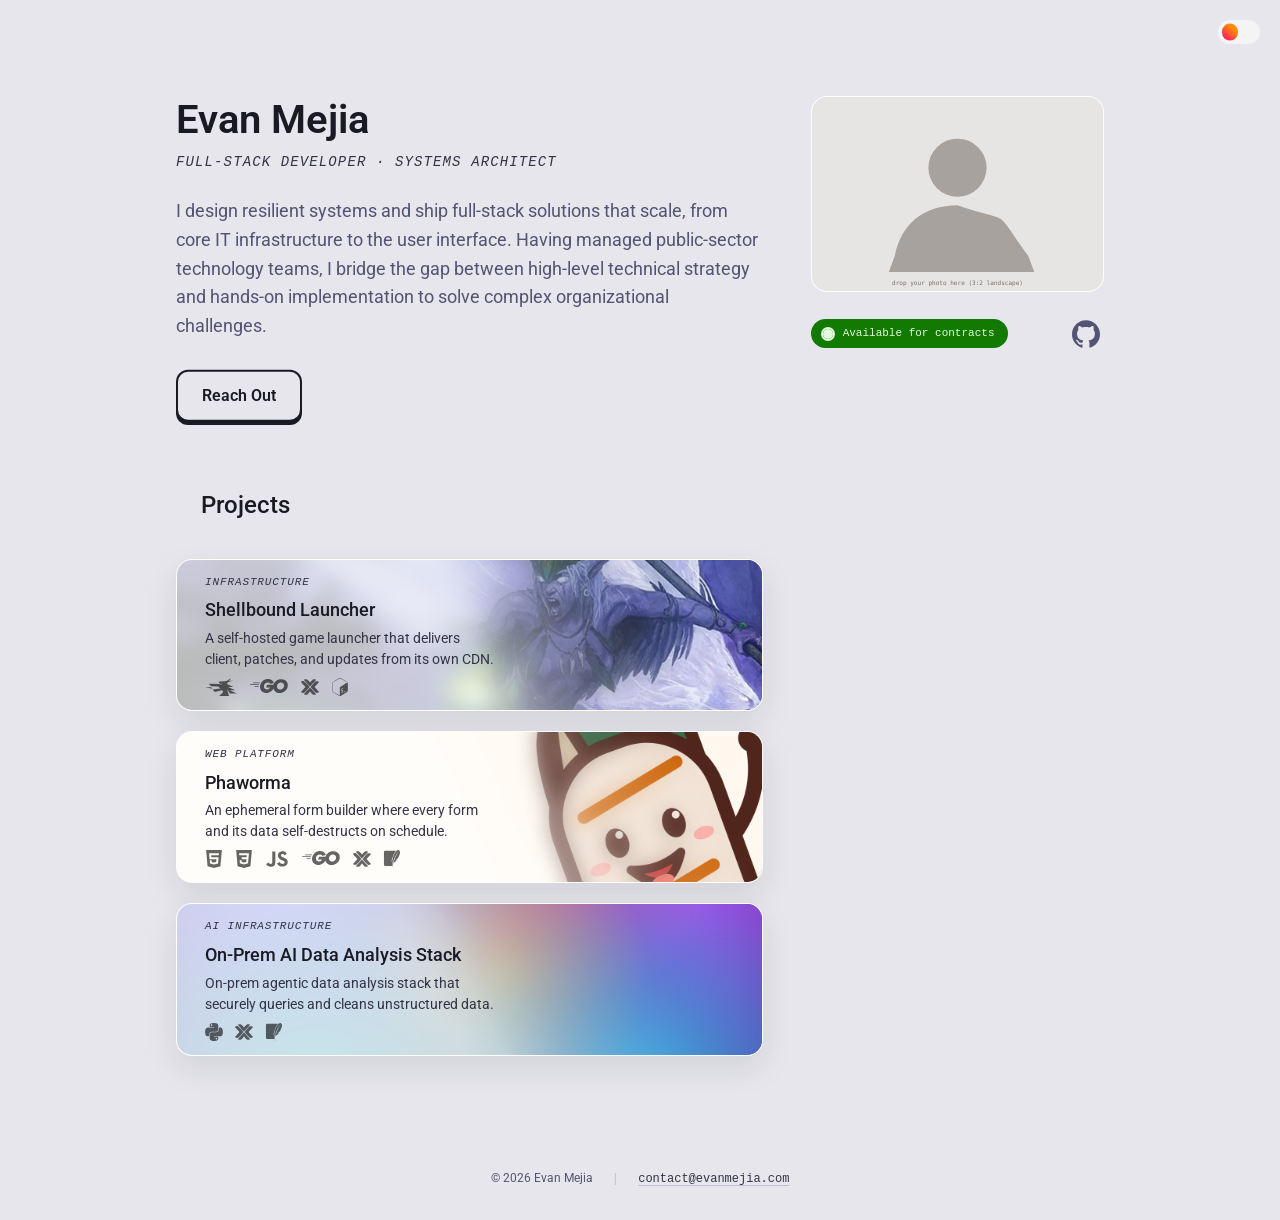
==== index.html @ e4c5f39a "CTA button on projects page, status pill and icon sizing tweaks" ====
<!doctype html>
<html lang="en" data-theme="light">
    <head>
        <meta charset="UTF-8" />
        <meta name="viewport" content="width=device-width, initial-scale=1.0" />
        <title>Evan Mejia — Full-Stack Developer &amp; Systems Architect</title>
        <meta
            name="description"
            content="Full-stack developer &amp; systems architect. Complex technologies mapped into organized, functional solutions — self-hosted platforms, automated infrastructure, and AI workflows."
        />
        <meta property="og:site_name" content="Evan Mejia" />
        <meta property="og:type" content="website" />
        <meta
            property="og:title"
            content="Evan Mejia — Full-Stack Developer &amp; Systems Architect"
        />
        <meta
            property="og:description"
            content="Full-stack developer &amp; systems architect. Complex technologies mapped into organized, functional solutions — self-hosted platforms, automated infrastructure, and AI workflows."
        />
        <meta property="og:url" content="https://www.evanmejia.com/" />
        <meta
            property="og:image"
            content="https://www.evanmejia.com/assets/og-image.png"
        />
        <meta property="og:image:width" content="1200" />
        <meta property="og:image:height" content="800" />
        <meta name="twitter:card" content="summary_large_image" />
        <link rel="icon" type="image/svg+xml" href="assets/favicon.svg" />

        <!-- Set theme before first paint (persisted choice, else system preference) -->
        <script>
            document.documentElement.dataset.theme =
                localStorage.getItem("theme") ||
                (window.matchMedia("(prefers-color-scheme: dark)").matches
                    ? "dark"
                    : "light");
        </script>

        <!-- Roboto (text) + Roboto Mono (accents) via bunny.net, a tracking-free mirror -->
        <link rel="preconnect" href="https://fonts.bunny.net" />
        <link
            href="https://fonts.bunny.net/css?family=roboto:ital,wght@0,400;0,500;0,600;1,400&family=roboto-mono:ital,wght@0,400;0,500;0,700;1,400"
            rel="stylesheet"
        />

        <link rel="stylesheet" href="css/styles.css" />
    </head>

    <body>
        <a class="skip-link" href="#main">Skip to content</a>

        <label class="theme-switch">
            <input type="checkbox" id="theme-toggle" aria-label="Dark mode" />
            <span class="slider"></span>
        </label>

        <div class="page">
            <div class="layout">
                <!-- ================= Main column ================= -->
                <main id="main">
                    <h1>Evan Mejia</h1>
                    <p class="role">Full-Stack Developer · Systems Architect</p>
                    <p class="lead">
                        I design resilient systems and ship full-stack solutions
                        that scale, from core IT infrastructure to the user
                        interface. Having managed public-sector technology
                        teams, I bridge the gap between high-level technical
                        strategy and hands-on implementation to solve complex
                        organizational challenges.
                    </p>
                    <!-- Cal.com popup embed: clicking opens a booking modal
                         with both event types. If the embed script is
                         blocked, the button falls back to a plain link. -->
                    <a
                        class="btn btn--lift"
                        href="https://cal.com/evanmejia"
                        target="_blank"
                        rel="noopener"
                        data-cal-link="evanmejia"
                        data-cal-embed-trigger
                    >
                        <span>Reach Out</span>
                    </a>
                    <script
                        src="https://cal.com/evanmejia/embed/embed.js"
                        data-iframe-src="https://cal.com/evanmejia/embed?calEmbed=1"
                    ></script>

                    <h2 id="projects">
                        <a class="projects-link" href="projects.html"
                            >Projects</a
                        >
                    </h2>
                    <div class="cards">
                        <a
                            class="card card--shellbound"
                            href="projects.html#shellbound-launcher"
                        >
                            <span class="card-meta">Infrastructure</span>
                            <h3>Shellbound Launcher</h3>
                            <p>
                                A self-hosted game launcher that delivers
                                client, patches, and updates from its own CDN.
                            </p>
                            <ul class="card-tech" aria-label="Tech stack">
                                <li>
                                    <img
                                        class="tech-icon tech-icon-wails"
                                        src="assets/icons/wails.svg"
                                        alt="Wails"
                                        width="32"
                                        height="18"
                                        loading="lazy"
                                    />
                                </li>
                                <li>
                                    <img
                                        class="tech-icon tech-icon-go"
                                        src="assets/icons/go.svg"
                                        alt="Go"
                                        width="40"
                                        height="16"
                                        loading="lazy"
                                    />
                                </li>
                                <li>
                                    <img
                                        class="tech-icon"
                                        src="assets/icons/proxmox.svg"
                                        alt="Proxmox"
                                        width="18"
                                        height="18"
                                        loading="lazy"
                                    />
                                </li>
                                <li>
                                    <img
                                        class="tech-icon"
                                        src="assets/icons/bash.svg"
                                        alt="Bash"
                                        width="18"
                                        height="18"
                                        loading="lazy"
                                    />
                                </li>
                            </ul>
                        </a>
                        <a
                            class="card card--phaworma"
                            href="projects.html#phaworma"
                        >
                            <span class="card-meta">Web platform</span>
                            <h3>Phaworma</h3>
                            <p>
                                An ephemeral form builder where every form and
                                its data self-destructs on schedule.
                            </p>
                            <ul class="card-tech" aria-label="Tech stack">
                                <li>
                                    <img
                                        class="tech-icon"
                                        src="assets/icons/html5.svg"
                                        alt="HTML5"
                                        width="18"
                                        height="18"
                                        loading="lazy"
                                    />
                                </li>
                                <li>
                                    <img
                                        class="tech-icon"
                                        src="assets/icons/css.svg"
                                        alt="CSS"
                                        width="18"
                                        height="18"
                                        loading="lazy"
                                    />
                                </li>
                                <li>
                                    <img
                                        class="tech-icon tech-icon-js"
                                        src="assets/icons/javascript.svg"
                                        alt="JavaScript"
                                        width="24"
                                        height="18"
                                        loading="lazy"
                                    />
                                </li>
                                <li>
                                    <img
                                        class="tech-icon tech-icon-go"
                                        src="assets/icons/go.svg"
                                        alt="Go"
                                        width="40"
                                        height="16"
                                        loading="lazy"
                                    />
                                </li>
                                <li>
                                    <img
                                        class="tech-icon"
                                        src="assets/icons/proxmox.svg"
                                        alt="Proxmox"
                                        width="18"
                                        height="18"
                                        loading="lazy"
                                    />
                                </li>
                                <li>
                                    <img
                                        class="tech-icon"
                                        src="assets/icons/sqlite.svg"
                                        alt="SQLite"
                                        width="18"
                                        height="18"
                                        loading="lazy"
                                    />
                                </li>
                            </ul>
                        </a>
                        <a class="card" href="projects.html#ai-data-stack">
                            <span class="card-meta">AI infrastructure</span>
                            <h3>On-Prem AI Data Analysis Stack</h3>
                            <p>
                                On-prem agentic data analysis stack that
                                securely queries and cleans unstructured data.
                            </p>
                            <ul class="card-tech" aria-label="Tech stack">
                                <li>
                                    <img
                                        class="tech-icon"
                                        src="assets/icons/python.svg"
                                        alt="Python"
                                        width="18"
                                        height="18"
                                        loading="lazy"
                                    />
                                </li>
                                <li>
                                    <img
                                        class="tech-icon"
                                        src="assets/icons/proxmox.svg"
                                        alt="Proxmox"
                                        width="18"
                                        height="18"
                                        loading="lazy"
                                    />
                                </li>
                                <li>
                                    <img
                                        class="tech-icon"
                                        src="assets/icons/sqlite.svg"
                                        alt="SQLite"
                                        width="18"
                                        height="18"
                                        loading="lazy"
                                    />
                                </li>
                            </ul>
                        </a>
                    </div>
                </main>

                <!-- ================= Sidebar ================= -->
                <aside class="sidebar">
                    <img
                        class="portrait"
                        src="assets/profile.svg"
                        alt="Portrait of Evan Mejia"
                        width="720"
                        height="480"
                    />
                    <div class="sidebar-row">
                        <span id="status" class="status-pill status-pill--green"
                            >Available for contracts</span
                        >
                        <div class="icon-row" aria-label="Profiles and contact">
                            <a
                                class="icon-link"
                                href="https://github.com/evanmejia"
                                aria-label="GitHub"
                                title="GitHub"
                            >
                                <svg
                                    viewBox="0 0 24 24"
                                    fill="currentColor"
                                    aria-hidden="true"
                                >
                                    <path
                                        d="M12 .297c-6.63 0-12 5.373-12 12 0 5.303 3.438 9.8 8.205 11.385.6.113.82-.258.82-.577 0-.285-.01-1.04-.015-2.04-3.338.724-4.042-1.61-4.042-1.61C4.422 18.07 3.633 17.7 3.633 17.7c-1.087-.744.084-.729.084-.729 1.205.084 1.838 1.236 1.838 1.236 1.07 1.835 2.809 1.305 3.495.998.108-.776.417-1.305.76-1.605-2.665-.3-5.466-1.332-5.466-5.93 0-1.31.465-2.38 1.235-3.22-.135-.303-.54-1.523.105-3.176 0 0 1.005-.322 3.3 1.23.96-.267 1.98-.399 3-.405 1.02.006 2.04.138 3 .405 2.28-1.552 3.285-1.23 3.285-1.23.645 1.653.24 2.873.12 3.176.765.84 1.23 1.91 1.23 3.22 0 4.61-2.805 5.625-5.475 5.92.42.36.81 1.096.81 2.22 0 1.606-.015 2.896-.015 3.286 0 .315.21.69.825.57C20.565 22.092 24 17.592 24 12.297c0-6.627-5.373-12-12-12"
                                    />
                                </svg>
                            </a>
                        </div>
                    </div>
                </aside>
            </div>

            <!-- ================= Footer ================= -->
            <footer class="footer">
                <p>
                    <span class="copyright"
                        >© <span id="year">2026</span> Evan Mejia</span
                    >
                    <span class="footer-sep" aria-hidden="true">|</span>
                    <a href="mailto:contact@evanmejia.com"
                        >contact@evanmejia.com</a
                    >
                </p>
            </footer>
        </div>

        <script src="js/main.js" defer></script>
    </body>
</html>
---- css/styles.css ----
/* ---------- Design tokens ---------- */
:root {
  --font-sans: "Roboto", system-ui, -apple-system, "Segoe UI", sans-serif;
  --font-mono: "Roboto Mono", ui-monospace, "SFMono-Regular", Menlo, monospace;

  --bg: #e6e6ec;
  --bg-card: #ffffff;
  --card-glass: rgba(255, 255, 255, 0.72);
  --card-glass-border: rgba(255, 255, 255, 0.75);
  --card-border-hover: rgba(26, 26, 36, 0.24);
  --card-shadow: 0 12px 32px rgba(26, 26, 36, 0.1);
  --text: #333346;
  --text-heading: #1a1a24;
  --text-muted: #535373;
  --text-soft: #333346;
  --border: #c1c1d2;
  --btn-bg: #1a1a24;
  --btn-bg-hover: #333346;
  --btn-text: #e6e6ec;

  --pill-green-text: #e1f9dc;
  --pill-green-bg: #127a00;
  --pill-yellow-text: #854d0e;
  --pill-yellow-bg: rgba(234, 179, 8, 0.14);
  --pill-red-text: #991b1b;
  --pill-red-bg: rgba(239, 68, 68, 0.12);

  --projects-btn-bg-hover: #d7d7e2;

  color-scheme: light;
}

[data-theme="dark"] {
  --bg: #0e0e12;
  --bg-card: #1a1a24;
  --card-glass: rgba(26, 26, 36, 0.8);
  --card-glass-border: rgba(255, 255, 255, 0.1);
  --card-border-hover: rgba(255, 255, 255, 0.28);
  --card-shadow: none;
  --text: #c1c1d2;
  --text-heading: #e6e6ec;
  --text-muted: #9c9cba;
  --text-soft: #a6a6bf;
  --border: #333346;
  --btn-bg: #e6e6ec;
  --btn-bg-hover: #c1c1d2;
  --btn-text: #1a1a24;

  --pill-green-text: #127a00;
  --pill-green-bg: #e1f9dc;
  --pill-yellow-text: #facc15;
  --pill-yellow-bg: rgba(250, 204, 21, 0.1);
  --pill-red-text: #f87171;
  --pill-red-bg: rgba(248, 113, 113, 0.1);

  --projects-btn-bg-hover: #262633;

  color-scheme: dark;
}

/* ---------- Base ---------- */
* {
  box-sizing: border-box;
}

html {
  scroll-behavior: smooth;
}

body {
  margin: 0;
  background: var(--bg);
  color: var(--text);
  font-family: var(--font-sans);
  font-size: 1rem;
  line-height: 1.5;
  -webkit-font-smoothing: antialiased;
  transition: background-color 0.15s ease, color 0.15s ease;
}

/* ---------- Page frame ---------- */
.page {
  display: flex;
  flex-direction: column;
  max-width: 64rem;
  margin: 0 auto;
  min-height: 100vh;
  min-height: 100svh;
  padding: 6rem 3rem 0;
}

.layout {
  display: grid;
  grid-template-columns: minmax(0, 2fr) minmax(0, 1fr);
  gap: 3rem;
  margin-bottom: 5rem;
}

main > h2:first-child,
.sidebar > h2:first-child {
  margin-top: 0;
}

@media (max-width: 767px) {
  .page {
    padding: 4.5rem 1.5rem 0;
  }
  .layout {
    grid-template-columns: 1fr;
    gap: 3.5rem;
  }
}

/* ---------- Subpage nav (top-right links; scrolls with the page,
   sits left of the fixed theme toggle) ---------- */
.page-nav {
  position: absolute;
  top: 1.25rem;
  left: 50%;
  transform: translateX(-50%);
  height: 2.5rem;
  display: flex;
  align-items: center;
  gap: 1.25rem;
}

.page-nav a {
  font-family: var(--font-mono);
  font-size: 0.875rem;
  color: var(--text-muted);
  text-decoration: none;
  transition: color 0.15s ease;
}

.page-nav a:hover,
.page-nav a.active {
  color: var(--text-heading);
}

/* ---------- Typography ---------- */
h1 {
  margin: 0 0 0.5rem;
  font-family: var(--font-sans);
  font-size: 2.5rem;
  font-weight: 600;
  line-height: 1.2;
  color: var(--text-heading);
}

h2 {
  margin: 3rem 0 1.25rem;
  font-family: var(--font-sans);
  font-size: 1.5rem;
  font-weight: 500;
  line-height: 1.33;
  color: var(--text-heading);
}

p {
  margin: 0 0 1rem;
}

.lead {
  font-size: 1.125rem;
  font-weight: 400;
  line-height: 1.6;
  color: var(--text-muted);
  margin-bottom: 1.75rem;
}

.role {
  margin: 0 0 1.5rem;
  font-family: var(--font-mono);
  font-size: 0.875rem;
  font-style: italic;
  letter-spacing: 0.08em;
  text-transform: uppercase;
  color: var(--text-soft);
}

/* ---------- Status pill (index.html sidebar; state driven by
   status.json, which tools/update-status.mjs rewrites from
   cal.com bookings) ---------- */
.status-pill {
  position: relative;
  display: inline-flex;
  align-items: center;
  gap: 0.5rem;
  padding: 0.375rem 0.875rem 0.375rem 0.625rem;
  border-radius: 999px;
  font-family: var(--font-mono);
  font-size: 0.6875rem;
  font-weight: 500;
  line-height: 1.5;
  white-space: nowrap;
}

/* Pulsing status indicator (uiverse.io/Zain-Muhammad/plastic-gecko-7,
   MIT). */
.status-pill::before {
  box-sizing: border-box;
  content: "";
  width: 14px;
  height: 14px;
  flex: none;
  border: 2px solid currentColor;
  border-radius: 50%;
  animation: status-ring 2s ease-in-out infinite;
}

.status-pill::after {
  content: "";
  position: absolute;
  left: calc(0.625rem + 2px);
  top: 50%;
  width: 10px;
  height: 10px;
  margin-top: -5px;
  border-radius: 50%;
  background: currentColor;
  animation: status-dot 2s ease-in-out infinite;
}

@keyframes status-ring {
  0%,
  100% {
    transform: scale(1);
    opacity: 1;
  }
  50% {
    transform: scale(1.5);
    opacity: 0.5;
  }
}

@keyframes status-dot {
  0%,
  100% {
    transform: scale(1);
  }
  50% {
    transform: scale(0);
  }
}

.status-pill--green {
  color: var(--pill-green-text);
  background: var(--pill-green-bg);
}

.status-pill--yellow {
  color: var(--pill-yellow-text);
  background: var(--pill-yellow-bg);
}

.status-pill--red {
  color: var(--pill-red-text);
  background: var(--pill-red-bg);
}

a {
  color: var(--text-soft);
  text-decoration: underline;
  text-decoration-color: var(--border);
  text-underline-offset: 3px;
  transition: color 0.15s ease, text-decoration-color 0.15s ease;
}

a:hover {
  color: var(--text-heading);
  text-decoration-color: currentColor;
}

/* ---------- Button ---------- */
.btn {
  display: inline-block;
  margin-top: 0.25rem;
  padding: 0.5rem 1rem;
  border: none;
  border-radius: 0.375rem;
  background: var(--btn-bg);
  color: var(--btn-text);
  font-family: var(--font-sans);
  font-size: 1rem;
  font-weight: 500;
  text-decoration: none;
  cursor: pointer;
  transition: background-color 0.15s ease;
}

.btn:hover {
  background: var(--btn-bg-hover);
  color: var(--btn-text);
  text-decoration: none;
}

/* ---------- Lifted CTA ----------
   "Let's talk" button adapted from uiverse.io/Voxybuns,
   "lucky-fireant-71" (MIT). */
.btn--lift {
  border-radius: 0.75rem;
  padding: 0;
  font-weight: 600;
}

.btn--lift > span {
  display: block;
  border: 2px solid var(--btn-bg);
  border-radius: 0.75rem;
  padding: 0.75em 1.5em;
  background: var(--btn-text);
  color: var(--btn-bg);
  transform: translateY(-0.2em);
  transition: transform 0.15s ease;
}

.btn--lift:hover {
  background: var(--btn-bg);
}

.btn--lift:hover > span {
  transform: translateY(-0.33em);
}

.btn--lift:active > span {
  transform: translateY(0);
}

.btn--lift:focus-visible {
  outline: 2px solid var(--text-heading);
  outline-offset: 2px;
}

/* ---------- Projects heading button (index.html) ---------- */
.projects-link {
  display: block;
  width: 100%;
  padding: 1rem 1.5rem;
  border: 1px solid transparent;
  border-radius: 1rem;
  background: transparent;
  color: inherit;
  text-decoration: none;
  transition: background-color 0.15s ease, border-color 0.15s ease;
}

.projects-link:hover,
.projects-link:focus-visible {
  background: var(--projects-btn-bg-hover);
  border-color: var(--card-border-hover);
}

.projects-link:focus-visible {
  outline: 2px solid var(--text-heading);
  outline-offset: 3px;
}

/* ---------- Work cards ----------
   Glass effect adapted from uiverse.io/SteveBloX,
   "dangerous-warthog-85" (MIT). */
.cards {
  display: grid;
  gap: 1.25rem;
}

.card {
  position: relative;
  display: flex;
  flex-direction: column;
  padding: 0.875rem 1.75rem;
  border: 1px solid var(--card-glass-border);
  border-radius: 1rem;
  background: var(--card-glass);
  color: inherit;
  text-decoration: none;
  box-shadow: var(--card-shadow);
  isolation: isolate;
  overflow: hidden;
  transition: transform 0.5s ease, border-color 0.5s ease;
}

.card::before {
  content: "";
  position: absolute;
  inset: -1.25rem;
  z-index: -1;
  background:
    linear-gradient(65deg, var(--card-glass) 0 45%, transparent 80%),
    url("../assets/work-bg.svg") center / cover no-repeat;
  filter: blur(10px);
}

.card::after {
  content: "";
  position: absolute;
  inset: -1.25rem;
  z-index: -1;
  background: url("../assets/work-bg.svg") center / cover no-repeat;
  -webkit-mask-image: linear-gradient(65deg, transparent 50%, #000 85%);
  mask-image: linear-gradient(65deg, transparent 50%, #000 85%);
}

.card--shellbound::before {
  background-image: linear-gradient(65deg, var(--card-glass) 0 45%, transparent 80%), url("../assets/shellbound-bg.webp");
}

.card--shellbound::after {
  background-image: url("../assets/shellbound-bg.webp");
}

.card--phaworma::before {
  background-image: linear-gradient(65deg, var(--card-glass) 0 45%, transparent 80%), url("../assets/phaworma-bg.png");
}

.card--phaworma::after {
  background-image: url("../assets/phaworma-bg.png");
}

.card:hover {
  border-color: var(--card-border-hover);
  transform: scale(1.02);
  color: inherit;
  text-decoration: none;
}

.card:active {
  transform: scale(0.98);
}

.card:focus-visible {
  outline: 2px solid var(--text-heading);
  outline-offset: 3px;
}

.card-meta {
  display: block;
  margin-bottom: 0.5rem;
  font-family: var(--font-mono);
  font-size: 0.6875rem;
  font-style: italic;
  letter-spacing: 0.08em;
  text-transform: uppercase;
  color: var(--text-muted);
}


.card .card-meta {
  color: var(--text-soft);
}

.card h3 {
  margin: 0 0 0.4rem;
  font-family: var(--font-sans);
  font-size: 1.125rem;
  font-weight: 500;
  line-height: 1.3;
  color: var(--text-heading);
}

.card p {
  margin: 0 0 0.5rem;
  font-size: 0.875rem;
  color: var(--text-soft);
}

/* Keep the text to about half the card so it doesn't overlap the art
   that shows through on the right */
.card .card-meta,
.card h3,
.card p {
  max-width: 55%;
}

/* Mono tech-stack icons (assets/icons) */
.card-tech {
  display: flex;
  flex-wrap: wrap;
  gap: 0.75rem;
  margin: 0;
  margin-top: auto;
  padding: 0;
  list-style: none;
}

.tech-icon {
  display: block;
  width: 1.125rem;
  height: 1.125rem;
}

/* Go cropped viewBox: match height to the
   other glyphs. */
.tech-icon-go {
  width: 2.5rem;
  height: 1rem;
}

/* JS wordmark cropped to the letters */
.tech-icon-js {
  width: 1.5rem;
  height: 1.125rem;
}


.tech-icon-wails {
  width: 2rem;
  height: 1.125rem;
}

[data-theme="light"] .tech-icon {
  filter: brightness(0) opacity(0.6);
}

/* ---------- Sidebar ---------- */
.sidebar {
  position: sticky;
  top: 4.5rem;
  align-self: start;
}

.portrait {
  display: block;
  width: 100%;
  height: auto;
  aspect-ratio: 3 / 2;
  object-fit: cover;
  margin: 0 0 1.5rem;
  border: 1px solid var(--card-glass-border);
  border-radius: 1rem;
  background: var(--card-glass);
}

.sidebar-row {
  display: flex;
  align-items: center;
  justify-content: space-between;
  gap: 0.75rem;
}

.icon-row {
  display: flex;
  gap: 1rem;
}

.icon-link {
  display: inline-flex;
  padding: 0.25rem;
  color: var(--text-muted);
  transition: color 0.15s ease;
}

.icon-link:hover {
  color: var(--text-heading);
}

/* Match the status-pill's height (~28.5px: 11px line box + 12px padding) */
.icon-link svg {
  width: 1.75rem;
  height: 1.75rem;
}

/* ---------- Theme switch ----------
   Sun/moon slider adapted from uiverse.io/satyamchaudharydev,
   "shy-earwig-18" (MIT). */
.theme-switch {
  --width-of-switch: 2.625em;
  --height-of-switch: 1.5em;
  --size-of-icon: 1.05em;
  --slider-offset: 0.225em;
  position: fixed;
  top: 1.25rem;
  right: 1.25rem;
  z-index: 50;
  display: block;
  width: var(--width-of-switch);
  height: var(--height-of-switch);
}

.theme-switch input {
  opacity: 0;
  width: 0;
  height: 0;
}

.theme-switch .slider {
  position: absolute;
  inset: 0;
  cursor: pointer;
  background-color: #f4f4f5;
  transition: 0.4s;
  border-radius: 30px;
}

.theme-switch .slider:before {
  position: absolute;
  content: "";
  height: var(--size-of-icon);
  width: var(--size-of-icon);
  left: var(--slider-offset);
  top: 50%;
  transform: translateY(-50%);
  background: linear-gradient(40deg, #ff0080, #ff8c00 70%);
  transition: 0.4s;
  border-radius: 30px;
}

.theme-switch input:checked + .slider {
  background-color: #303136;
}

.theme-switch input:checked + .slider:before {
  left: calc(100% - (var(--size-of-icon) + var(--slider-offset)));
  background: #303136;
  box-shadow: inset -3px -2px 5px -2px #8983f7, inset -10px -4px 0 0 #a3dafb;
}

/* The input is visually hidden, visible focus ring */
.theme-switch input:focus-visible + .slider {
  outline: 2px solid var(--text-heading);
  outline-offset: 2px;
}

/* ---------- Projects page ---------- */
.prose-col {
  max-width: 40rem;
  margin-bottom: 5rem;
}

.prose-col h1 {
  margin-bottom: 1rem;
}

.prose-col > .lead {
  margin-bottom: 3.5rem;
}

.projects {
  display: grid;
  gap: 4rem;
}

.project {
  scroll-margin-top: 4.5rem;
}

.project h2 {
  margin: 0 0 0.75rem;
  font-size: 1.75rem;
}

.tagline {
  margin: 0 0 1rem;
  color: var(--text-muted);
}

.pills {
  display: flex;
  flex-wrap: wrap;
  gap: 0.5rem;
  margin: 0 0 1.5rem;
  padding: 0;
  list-style: none;
}

.pill {
  padding: 0.2rem 0.7rem;
  border: 1px solid var(--border);
  border-radius: 999px;
  background: var(--bg-card);
  font-family: var(--font-mono);
  font-size: 0.75rem;
  color: var(--text-soft);
}

/* ---------- CTA (bottom of projects page) ---------- */
.cta {
  margin-top: 4rem;
  padding: 1.5rem 1.75rem;
  border: 1px solid var(--border);
  border-radius: 1rem;
  background: var(--bg-card);
  text-align: center;
}

.cta h2 {
  margin: 0 0 0.75rem;
  font-size: 1.25rem;
}

/* ---------- Footer ---------- */
.footer {
  margin-top: auto;
  padding-bottom: 2rem;
  font-family: var(--font-mono);
  font-size: 0.75rem;
  line-height: 1.7;
  color: var(--text-muted);
  text-align: center;
}

.footer p {
  margin: 2rem 0 0;
}

.footer-sep {
  margin: 0 0.75rem;
  color: var(--border);
}

.copyright {
  font-family: var(--font-sans);
}

/* ---------- Accessibility ---------- */
.skip-link {
  position: fixed;
  top: 1rem;
  left: 1rem;
  z-index: 100;
  transform: translateY(-300%);
  padding: 0.5rem 1rem;
  border-radius: 0.375rem;
  background: var(--btn-bg);
  color: var(--btn-text);
  font-family: var(--font-sans);
  font-size: 0.875rem;
  text-decoration: none;
}

.skip-link:focus {
  transform: none;
}

@media (prefers-reduced-motion: reduce) {
  html {
    scroll-behavior: auto;
  }
  *,
  *::before,
  *::after {
    transition-duration: 0.01ms !important;
    animation-duration: 0.01ms !important;
    animation-iteration-count: 1 !important;
  }
  .card:hover,
  .card:active {
    transform: none;
  }
  .btn--lift:hover > span,
  .btn--lift:active > span {
    transform: translateY(-0.2em);
  }
}
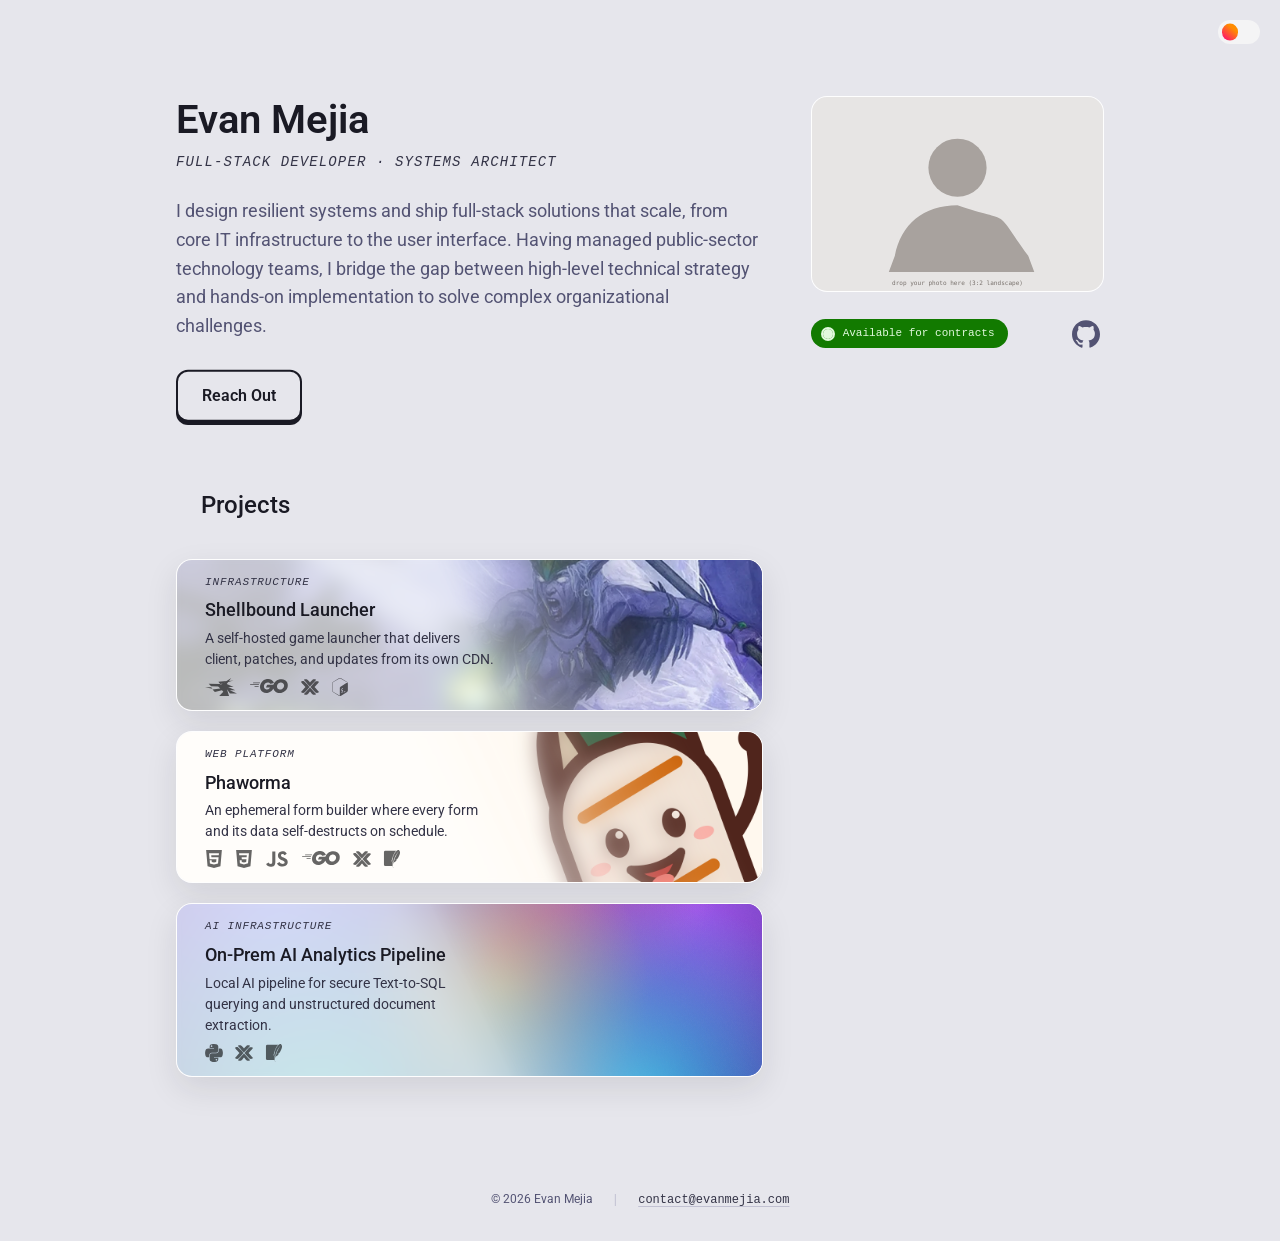
==== commit 8a3bfd28: "project card description edit" ====
--- a/index.html
+++ b/index.html
@@ -221,10 +221,10 @@
                         </a>
                         <a class="card" href="projects.html#ai-data-stack">
                             <span class="card-meta">AI infrastructure</span>
-                            <h3>On-Prem AI Data Analysis Stack</h3>
+                            <h3>On-Prem AI Analytics Pipeline</h3>
                             <p>
-                                On-prem agentic data analysis stack that
-                                securely queries and cleans unstructured data.
+                                Local AI pipeline for secure Text-to-SQL
+                                querying and unstructured document extraction.
                             </p>
                             <ul class="card-tech" aria-label="Tech stack">
                                 <li>
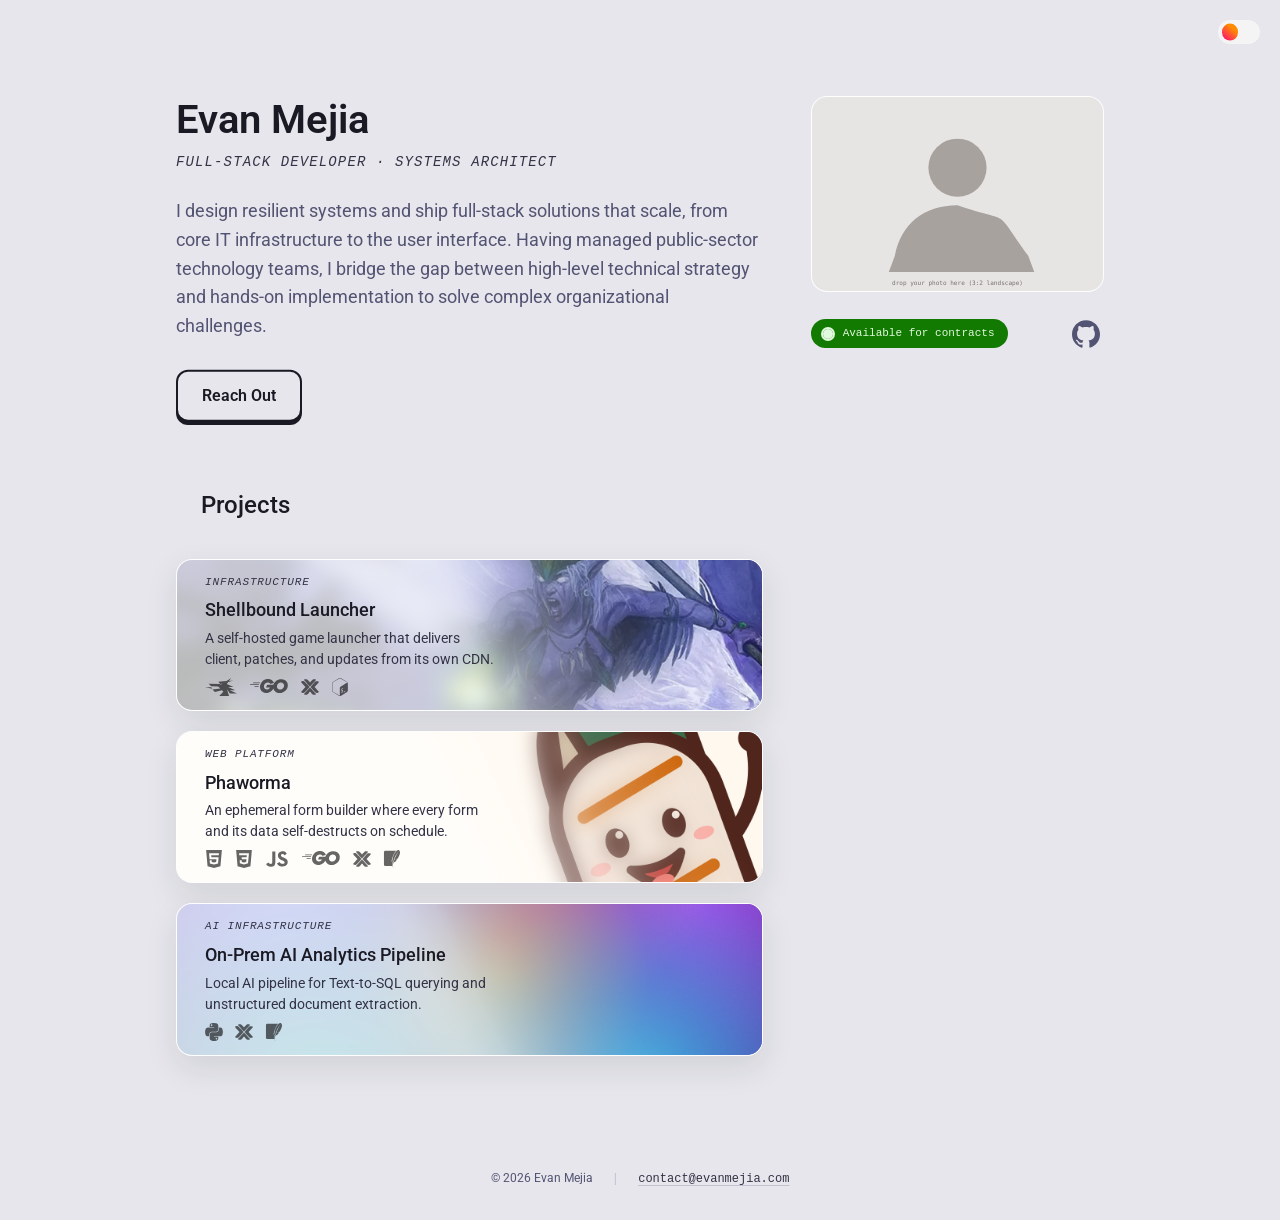
==== commit 460427a9: "alignment fix" ====
--- a/index.html
+++ b/index.html
@@ -223,8 +223,8 @@
                             <span class="card-meta">AI infrastructure</span>
                             <h3>On-Prem AI Analytics Pipeline</h3>
                             <p>
-                                Local AI pipeline for secure Text-to-SQL
-                                querying and unstructured document extraction.
+                                Local AI pipeline for Text-to-SQL querying and
+                                unstructured document extraction.
                             </p>
                             <ul class="card-tech" aria-label="Tech stack">
                                 <li>
--- a/css/styles.css
+++ b/css/styles.css
@@ -623,7 +623,7 @@
 /* ---------- Projects page ---------- */
 .prose-col {
   max-width: 40rem;
-  margin-bottom: 5rem;
+  margin: 0 auto 5rem;
 }
 
 .prose-col h1 {
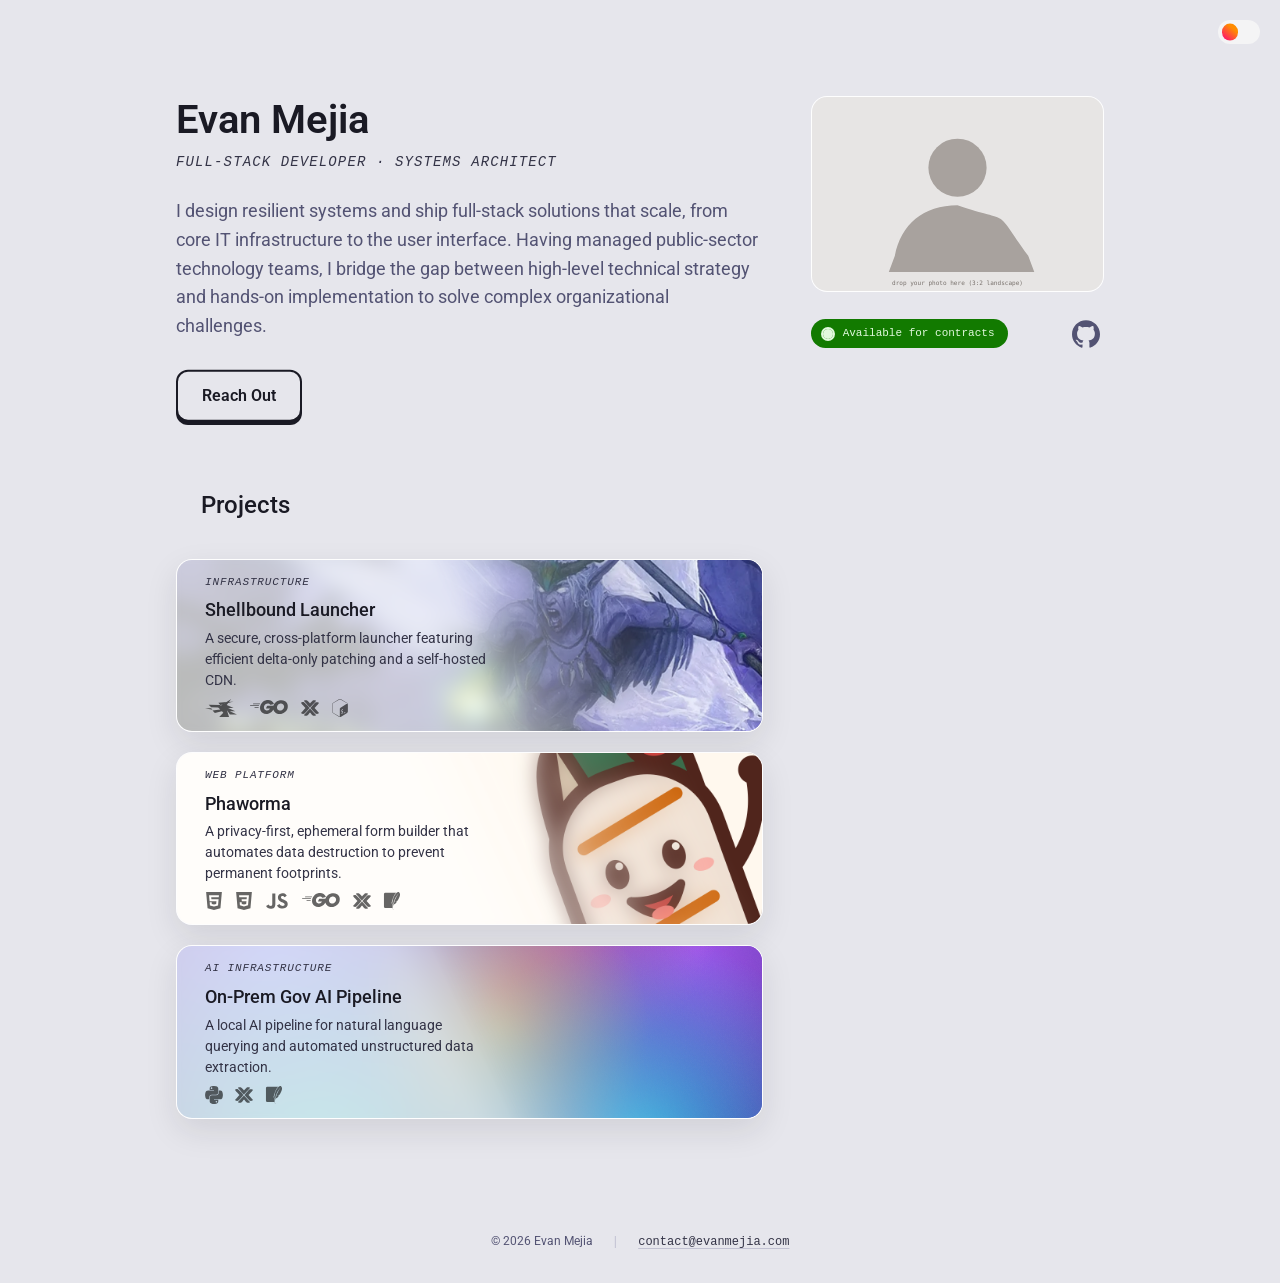
==== commit 5558daa7: "Card title edits" ====
--- a/index.html
+++ b/index.html
@@ -100,8 +100,9 @@
                             <span class="card-meta">Infrastructure</span>
                             <h3>Shellbound Launcher</h3>
                             <p>
-                                A self-hosted game launcher that delivers
-                                client, patches, and updates from its own CDN.
+                                A secure, cross-platform launcher featuring
+                                efficient delta-only patching and a self-hosted
+                                CDN.
                             </p>
                             <ul class="card-tech" aria-label="Tech stack">
                                 <li>
@@ -153,8 +154,9 @@
                             <span class="card-meta">Web platform</span>
                             <h3>Phaworma</h3>
                             <p>
-                                An ephemeral form builder where every form and
-                                its data self-destructs on schedule.
+                                A privacy-first, ephemeral form builder that
+                                automates data destruction to prevent permanent
+                                footprints.
                             </p>
                             <ul class="card-tech" aria-label="Tech stack">
                                 <li>
@@ -221,10 +223,11 @@
                         </a>
                         <a class="card" href="projects.html#ai-data-stack">
                             <span class="card-meta">AI infrastructure</span>
-                            <h3>On-Prem AI Analytics Pipeline</h3>
+                            <h3>On-Prem Gov AI Pipeline</h3>
                             <p>
-                                Local AI pipeline for Text-to-SQL querying and
-                                unstructured document extraction.
+                                A local AI pipeline for natural language
+                                querying and automated unstructured data
+                                extraction.
                             </p>
                             <ul class="card-tech" aria-label="Tech stack">
                                 <li>
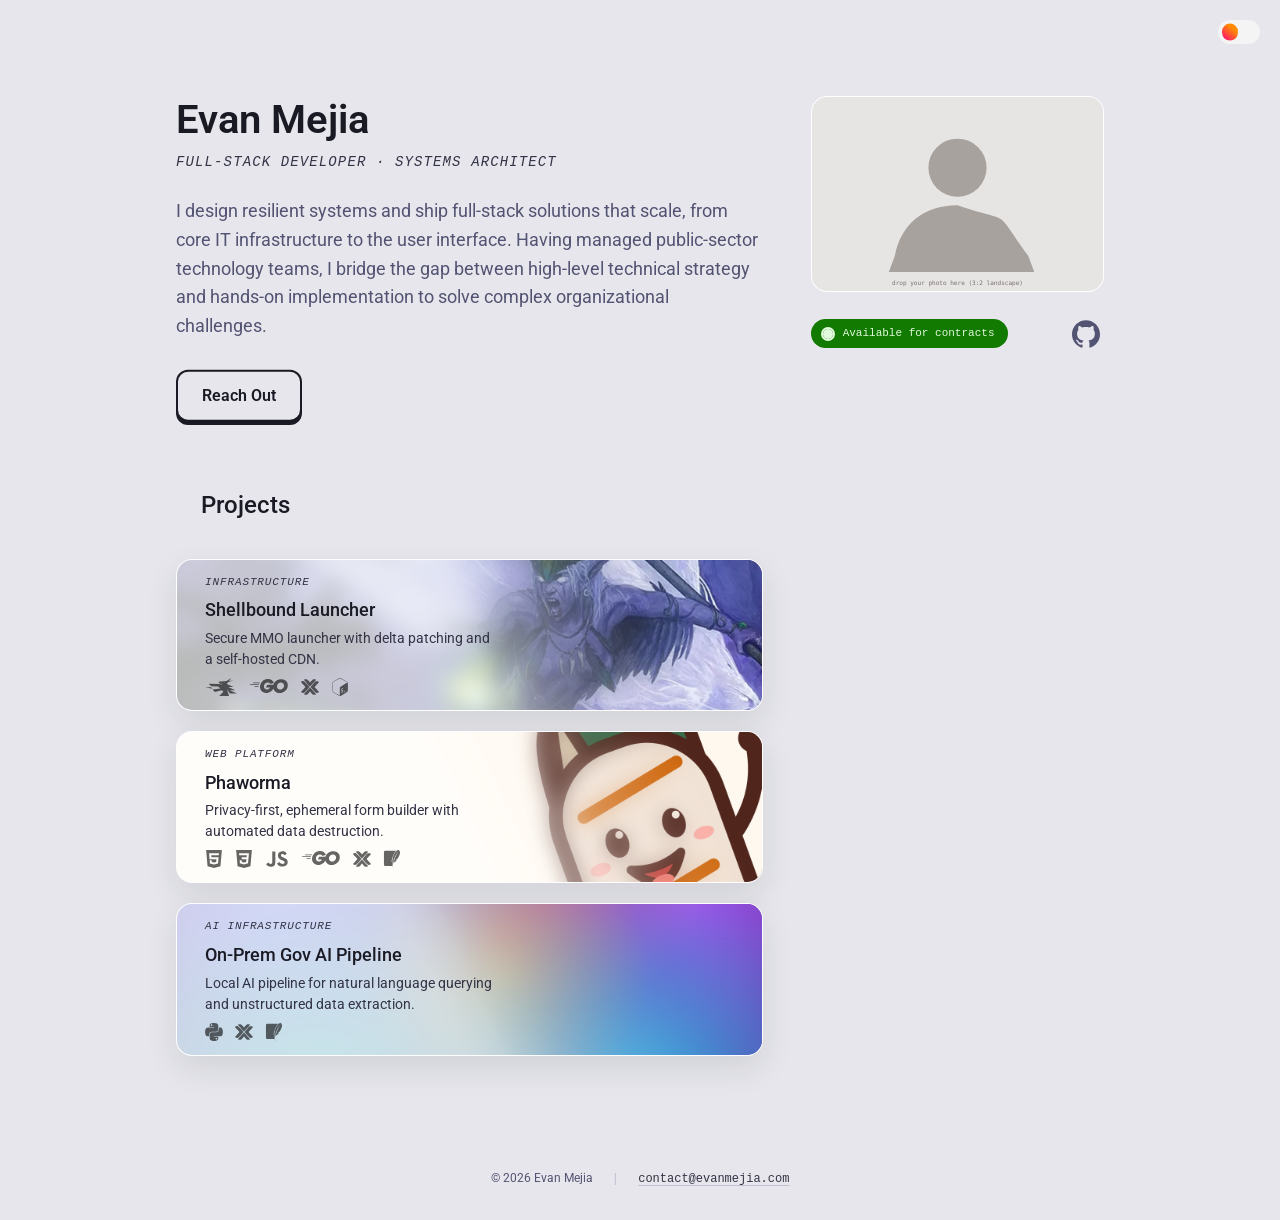
==== commit cee4fa79: "project card description edits" ====
--- a/index.html
+++ b/index.html
@@ -100,9 +100,8 @@
                             <span class="card-meta">Infrastructure</span>
                             <h3>Shellbound Launcher</h3>
                             <p>
-                                A secure, cross-platform launcher featuring
-                                efficient delta-only patching and a self-hosted
-                                CDN.
+                                Secure MMO launcher with delta patching and a
+                                self-hosted CDN.
                             </p>
                             <ul class="card-tech" aria-label="Tech stack">
                                 <li>
@@ -154,9 +153,8 @@
                             <span class="card-meta">Web platform</span>
                             <h3>Phaworma</h3>
                             <p>
-                                A privacy-first, ephemeral form builder that
-                                automates data destruction to prevent permanent
-                                footprints.
+                                Privacy-first, ephemeral form builder with
+                                automated data destruction.
                             </p>
                             <ul class="card-tech" aria-label="Tech stack">
                                 <li>
@@ -225,9 +223,8 @@
                             <span class="card-meta">AI infrastructure</span>
                             <h3>On-Prem Gov AI Pipeline</h3>
                             <p>
-                                A local AI pipeline for natural language
-                                querying and automated unstructured data
-                                extraction.
+                                Local AI pipeline for natural language querying
+                                and unstructured data extraction.
                             </p>
                             <ul class="card-tech" aria-label="Tech stack">
                                 <li>
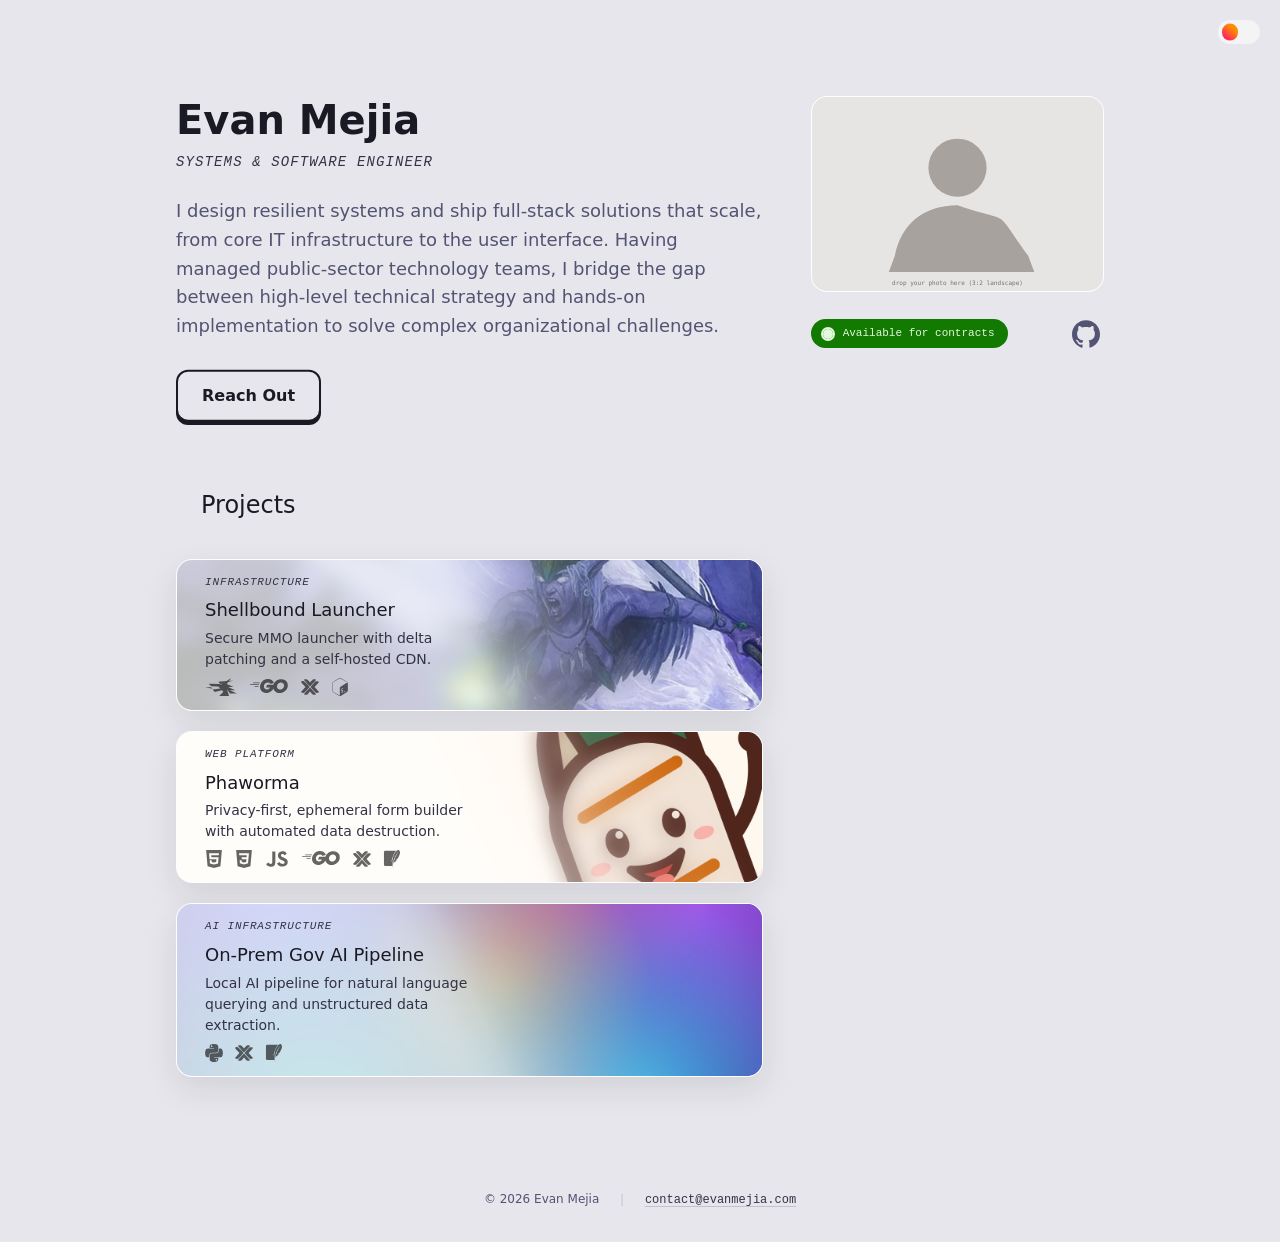
==== commit fab78cae: "Hero update and font/hover changes" ====
--- a/index.html
+++ b/index.html
@@ -3,20 +3,20 @@
     <head>
         <meta charset="UTF-8" />
         <meta name="viewport" content="width=device-width, initial-scale=1.0" />
-        <title>Evan Mejia — Full-Stack Developer &amp; Systems Architect</title>
+        <title>Evan Mejia — Systems & Software Engineer</title>
         <meta
             name="description"
-            content="Full-stack developer &amp; systems architect. Complex technologies mapped into organized, functional solutions — self-hosted platforms, automated infrastructure, and AI workflows."
+            content="Systems & Software Engineer. Complex technologies mapped into organized, functional solutions — self-hosted platforms, automated infrastructure, and AI workflows."
         />
         <meta property="og:site_name" content="Evan Mejia" />
         <meta property="og:type" content="website" />
         <meta
             property="og:title"
-            content="Evan Mejia — Full-Stack Developer &amp; Systems Architect"
+            content="Evan Mejia — Systems & Software Engineer"
         />
         <meta
             property="og:description"
-            content="Full-stack developer &amp; systems architect. Complex technologies mapped into organized, functional solutions — self-hosted platforms, automated infrastructure, and AI workflows."
+            content="Systems & Software Engineer. Complex technologies mapped into organized, functional solutions — self-hosted platforms, automated infrastructure, and AI workflows."
         />
         <meta property="og:url" content="https://www.evanmejia.com/" />
         <meta
@@ -37,13 +37,6 @@
                     : "light");
         </script>
 
-        <!-- Roboto (text) + Roboto Mono (accents) via bunny.net, a tracking-free mirror -->
-        <link rel="preconnect" href="https://fonts.bunny.net" />
-        <link
-            href="https://fonts.bunny.net/css?family=roboto:ital,wght@0,400;0,500;0,600;1,400&family=roboto-mono:ital,wght@0,400;0,500;0,700;1,400"
-            rel="stylesheet"
-        />
-
         <link rel="stylesheet" href="css/styles.css" />
     </head>
 
@@ -60,7 +53,7 @@
                 <!-- ================= Main column ================= -->
                 <main id="main">
                     <h1>Evan Mejia</h1>
-                    <p class="role">Full-Stack Developer · Systems Architect</p>
+                    <p class="role">Systems & Software Engineer</p>
                     <p class="lead">
                         I design resilient systems and ship full-stack solutions
                         that scale, from core IT infrastructure to the user
--- a/css/styles.css
+++ b/css/styles.css
@@ -1,7 +1,7 @@
 /* ---------- Design tokens ---------- */
 :root {
-  --font-sans: "Roboto", system-ui, -apple-system, "Segoe UI", sans-serif;
-  --font-mono: "Roboto Mono", ui-monospace, "SFMono-Regular", Menlo, monospace;
+  --font-sans: ui-sans-serif, system-ui, sans-serif, "Apple Color Emoji", "Segoe UI Emoji", "Segoe UI Symbol", "Noto Color Emoji";
+  --font-mono: ui-monospace, SFMono-Regular, Menlo, Monaco, Consolas, "Liberation Mono", "Courier New", monospace;
 
   --bg: #e6e6ec;
   --bg-card: #ffffff;
@@ -14,6 +14,7 @@
   --text-muted: #535373;
   --text-soft: #333346;
   --border: #c1c1d2;
+  --pill-hover-border: #8080a4;
   --btn-bg: #1a1a24;
   --btn-bg-hover: #333346;
   --btn-text: #e6e6ec;
@@ -670,6 +671,12 @@
   font-family: var(--font-mono);
   font-size: 0.75rem;
   color: var(--text-soft);
+  transition: color 0.15s ease, border-color 0.15s ease;
+}
+
+.pill:hover {
+  border-color: var(--pill-hover-border);
+  color: var(--text);
 }
 
 /* ---------- CTA (bottom of projects page) ---------- */
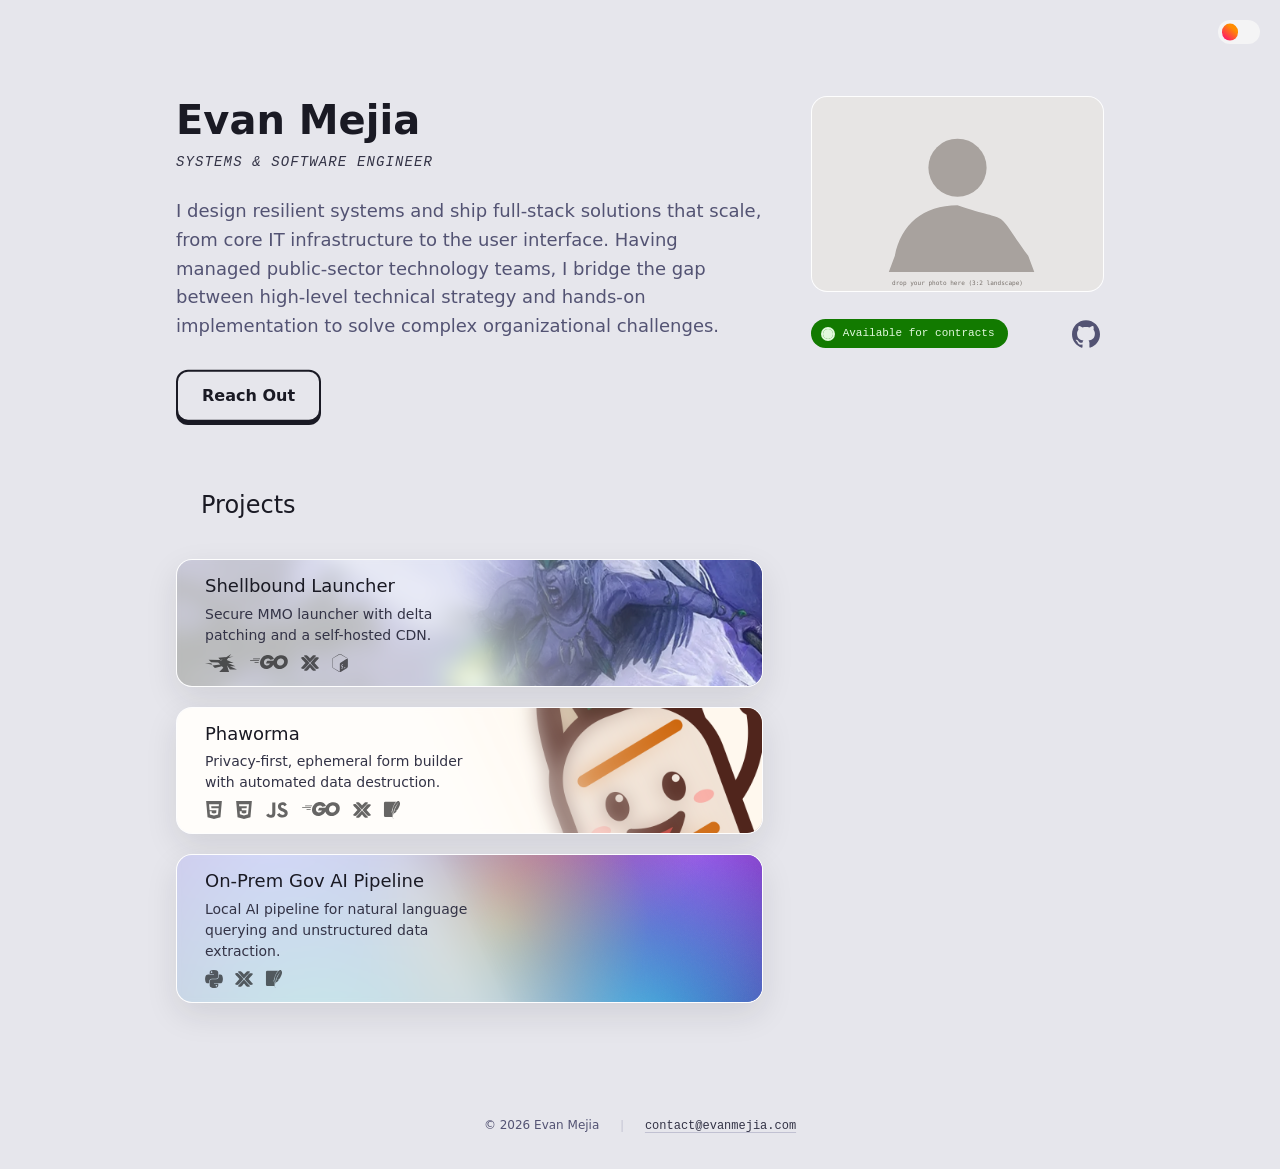
==== commit 3912b552: "Back-to-top restyle and project card rework" ====
--- a/index.html
+++ b/index.html
@@ -90,7 +90,6 @@
                             class="card card--shellbound"
                             href="projects.html#shellbound-launcher"
                         >
-                            <span class="card-meta">Infrastructure</span>
                             <h3>Shellbound Launcher</h3>
                             <p>
                                 Secure MMO launcher with delta patching and a
@@ -143,7 +142,6 @@
                             class="card card--phaworma"
                             href="projects.html#phaworma"
                         >
-                            <span class="card-meta">Web platform</span>
                             <h3>Phaworma</h3>
                             <p>
                                 Privacy-first, ephemeral form builder with
@@ -213,7 +211,6 @@
                             </ul>
                         </a>
                         <a class="card" href="projects.html#ai-data-stack">
-                            <span class="card-meta">AI infrastructure</span>
                             <h3>On-Prem Gov AI Pipeline</h3>
                             <p>
                                 Local AI pipeline for natural language querying
@@ -304,6 +301,14 @@
             </footer>
         </div>
 
+        <button class="to-top" type="button" aria-label="Back to top">
+            <svg viewBox="0 0 384 512" aria-hidden="true">
+                <path
+                    d="M214.6 41.4c-12.5-12.5-32.8-12.5-45.3 0l-160 160c-12.5 12.5-12.5 32.8 0 45.3s32.8 12.5 45.3 0L160 141.2V448c0 17.7 14.3 32 32 32s32-14.3 32-32V141.2L329.4 246.6c12.5 12.5 32.8 12.5 45.3 0s12.5-32.8 0-45.3l-160-160z"
+                />
+            </svg>
+        </button>
+
         <script src="js/main.js" defer></script>
     </body>
 </html>
--- a/css/styles.css
+++ b/css/styles.css
@@ -433,22 +433,6 @@
   outline-offset: 3px;
 }
 
-.card-meta {
-  display: block;
-  margin-bottom: 0.5rem;
-  font-family: var(--font-mono);
-  font-size: 0.6875rem;
-  font-style: italic;
-  letter-spacing: 0.08em;
-  text-transform: uppercase;
-  color: var(--text-muted);
-}
-
-
-.card .card-meta {
-  color: var(--text-soft);
-}
-
 .card h3 {
   margin: 0 0 0.4rem;
   font-family: var(--font-sans);
@@ -466,7 +450,6 @@
 
 /* Keep the text to about half the card so it doesn't overlap the art
    that shows through on the right */
-.card .card-meta,
 .card h3,
 .card p {
   max-width: 55%;
@@ -649,11 +632,6 @@
   font-size: 1.75rem;
 }
 
-.tagline {
-  margin: 0 0 1rem;
-  color: var(--text-muted);
-}
-
 .pills {
   display: flex;
   flex-wrap: wrap;
@@ -676,7 +654,82 @@
 
 .pill:hover {
   border-color: var(--pill-hover-border);
+  color: var(--text-heading);
+}
+
+/* ---------- Project media (placeholder for screenshot / demo) ---------- */
+.project-media {
+  width: 100%;
+  aspect-ratio: 16 / 9;
+  margin: 0 0 1.5rem;
+  display: flex;
+  align-items: center;
+  justify-content: center;
+  border: 1px dashed var(--border);
+  border-radius: 0.75rem;
+  background: var(--bg-card);
+}
+
+.project-media-label {
+  font-family: var(--font-mono);
+  font-size: 0.75rem;
+  letter-spacing: 0.05em;
+  text-transform: uppercase;
+  color: var(--text-muted);
+}
+
+.project-media video,
+.project-media img {
+  width: 100%;
+  height: 100%;
+  object-fit: cover;
+}
+
+/* ---------- Project summary, outcome, and links ---------- */
+.project .lead {
+  margin-bottom: 0.5rem;
+}
+
+.project .outcome {
+  margin: 0;
+  color: var(--text-muted);
+}
+
+.project-actions {
+  display: flex;
+  flex-wrap: wrap;
+  gap: 1rem;
+  margin: 2rem 0 0;
+}
+
+.project-link {
+  font-size: 1.375rem;
+  font-weight: 700;
+  color: var(--text-heading);
+}
+
+/* ---------- Read more (collapsible) ---------- */
+details.read-more {
+  margin-top: 0.75rem;
+}
+
+details.read-more summary {
+  cursor: pointer;
+  font-family: var(--font-mono);
+  font-size: 0.75rem;
+  color: var(--text-muted);
+  transition: color 0.15s ease;
+  user-select: none;
+}
+
+details.read-more summary:hover,
+details.read-more summary:focus-visible {
   color: var(--text);
+}
+
+details.read-more[open] summary {
+  margin-bottom: 0.75rem;
+  color: var(--text-soft);
 }
 
 /* ---------- CTA (bottom of projects page) ---------- */
@@ -692,6 +745,86 @@
 .cta h2 {
   margin: 0 0 0.75rem;
   font-size: 1.25rem;
+}
+
+/* ---------- Back to top ----------
+   Style adapted from uiverse.io/waliddu001,
+   "orange-panther-33" (MIT). Show/hide via .visible,
+   toggled by js/main.js after one viewport of scroll. */
+.to-top {
+  position: fixed;
+  right: 1.5rem;
+  bottom: 1.5rem;
+  z-index: 40;
+  width: 50px;
+  height: 50px;
+  border-radius: 50%;
+  background-color: rgb(20, 20, 20);
+  border: none;
+  font-weight: 600;
+  display: flex;
+  align-items: center;
+  justify-content: center;
+  box-shadow: 0px 0px 0px 4px rgba(180, 160, 255, 0.253);
+  cursor: pointer;
+  overflow: hidden;
+  opacity: 0;
+  pointer-events: none;
+  transform: translateY(0.5rem);
+  transition:
+    width 0.3s ease,
+    border-radius 0.3s ease,
+    background-color 0.3s ease,
+    opacity 0.2s ease,
+    transform 0.2s ease;
+}
+
+.to-top.visible {
+  opacity: 1;
+  pointer-events: auto;
+  transform: translateY(0);
+}
+
+.to-top svg {
+  width: 12px;
+  transition: transform 0.3s ease;
+}
+
+.to-top svg path {
+  fill: white;
+}
+
+.to-top::before {
+  position: absolute;
+  bottom: -20px;
+  content: "Back to Top";
+  color: white;
+  font-size: 0px;
+  transition: font-size 0.3s ease;
+}
+
+.to-top:hover,
+.to-top:focus-visible {
+  width: 140px;
+  border-radius: 50px;
+  background-color: rgb(181, 160, 255);
+}
+
+.to-top:hover svg,
+.to-top:focus-visible svg {
+  transform: translateY(-200%);
+}
+
+.to-top:hover::before,
+.to-top:focus-visible::before {
+  font-size: 13px;
+  opacity: 1;
+  bottom: unset;
+}
+
+.to-top:focus-visible {
+  outline: 2px solid var(--text-heading);
+  outline-offset: 2px;
 }
 
 /* ---------- Footer ---------- */
